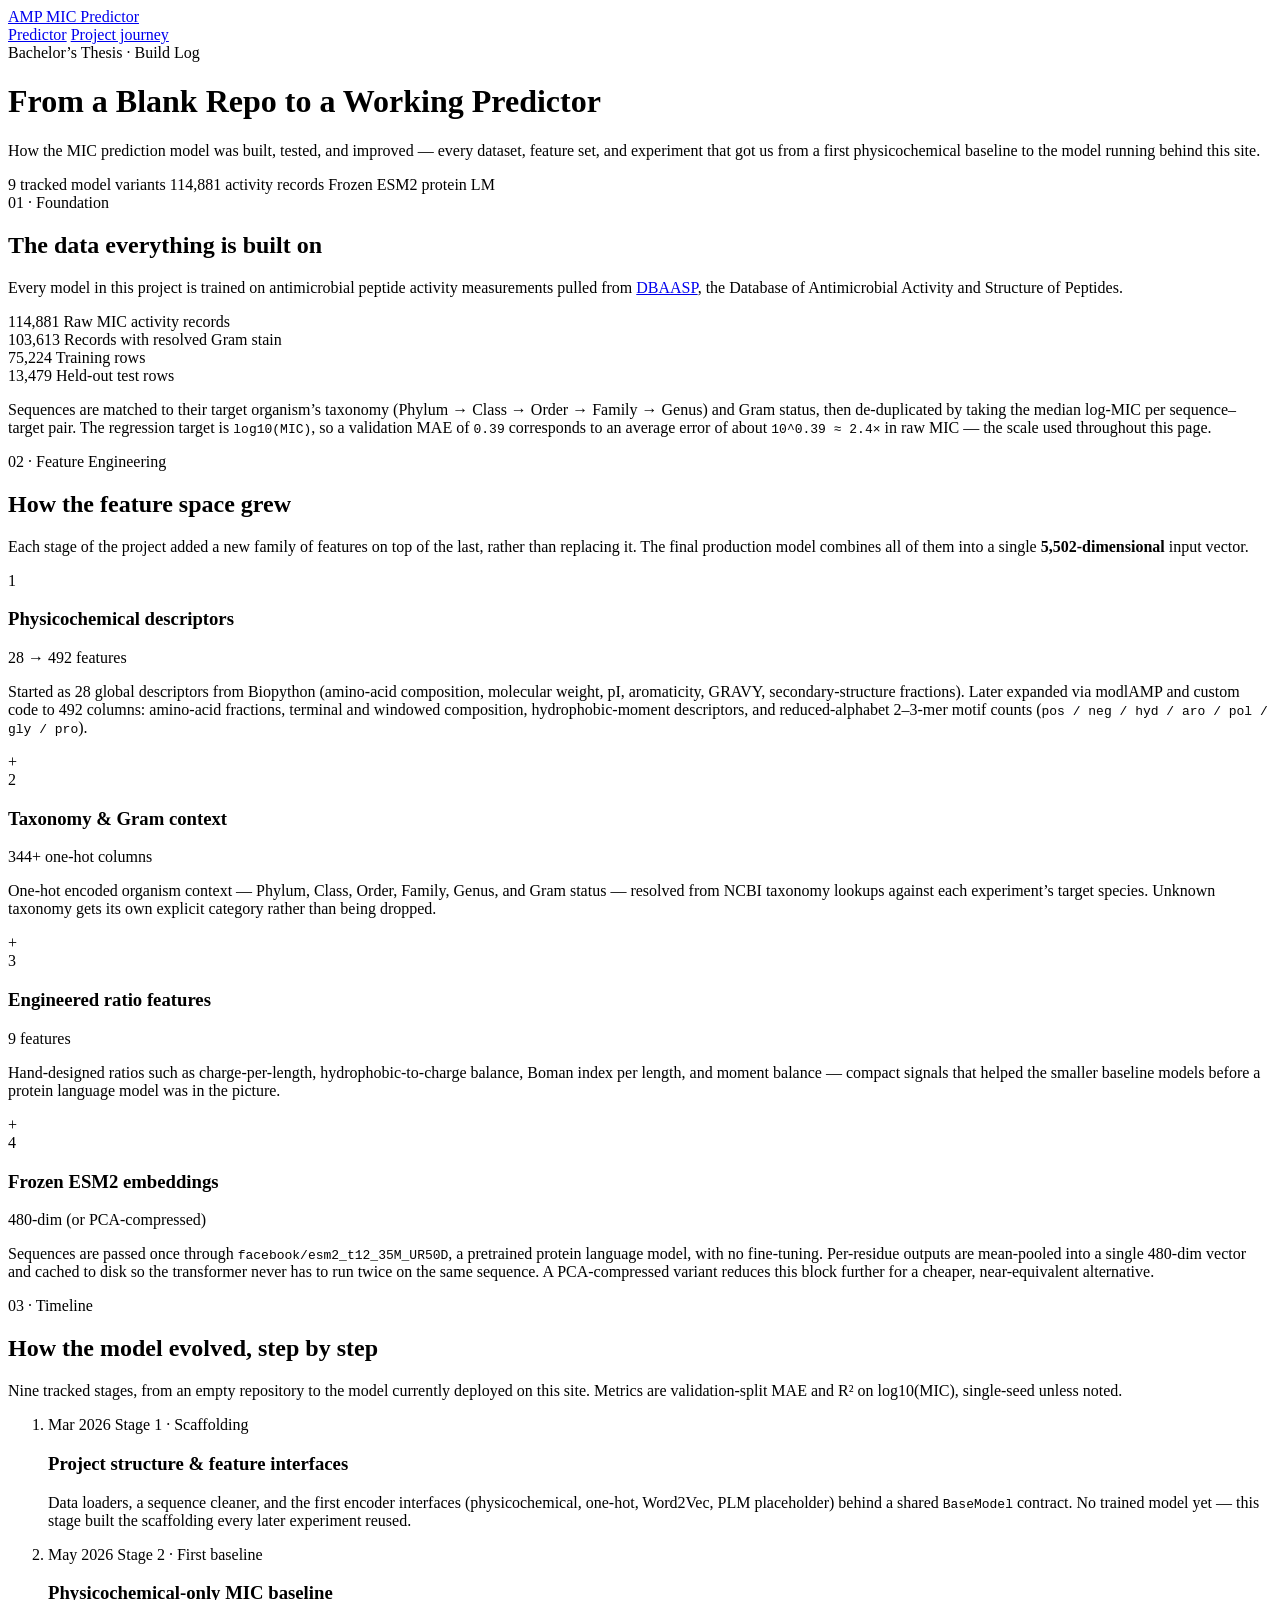
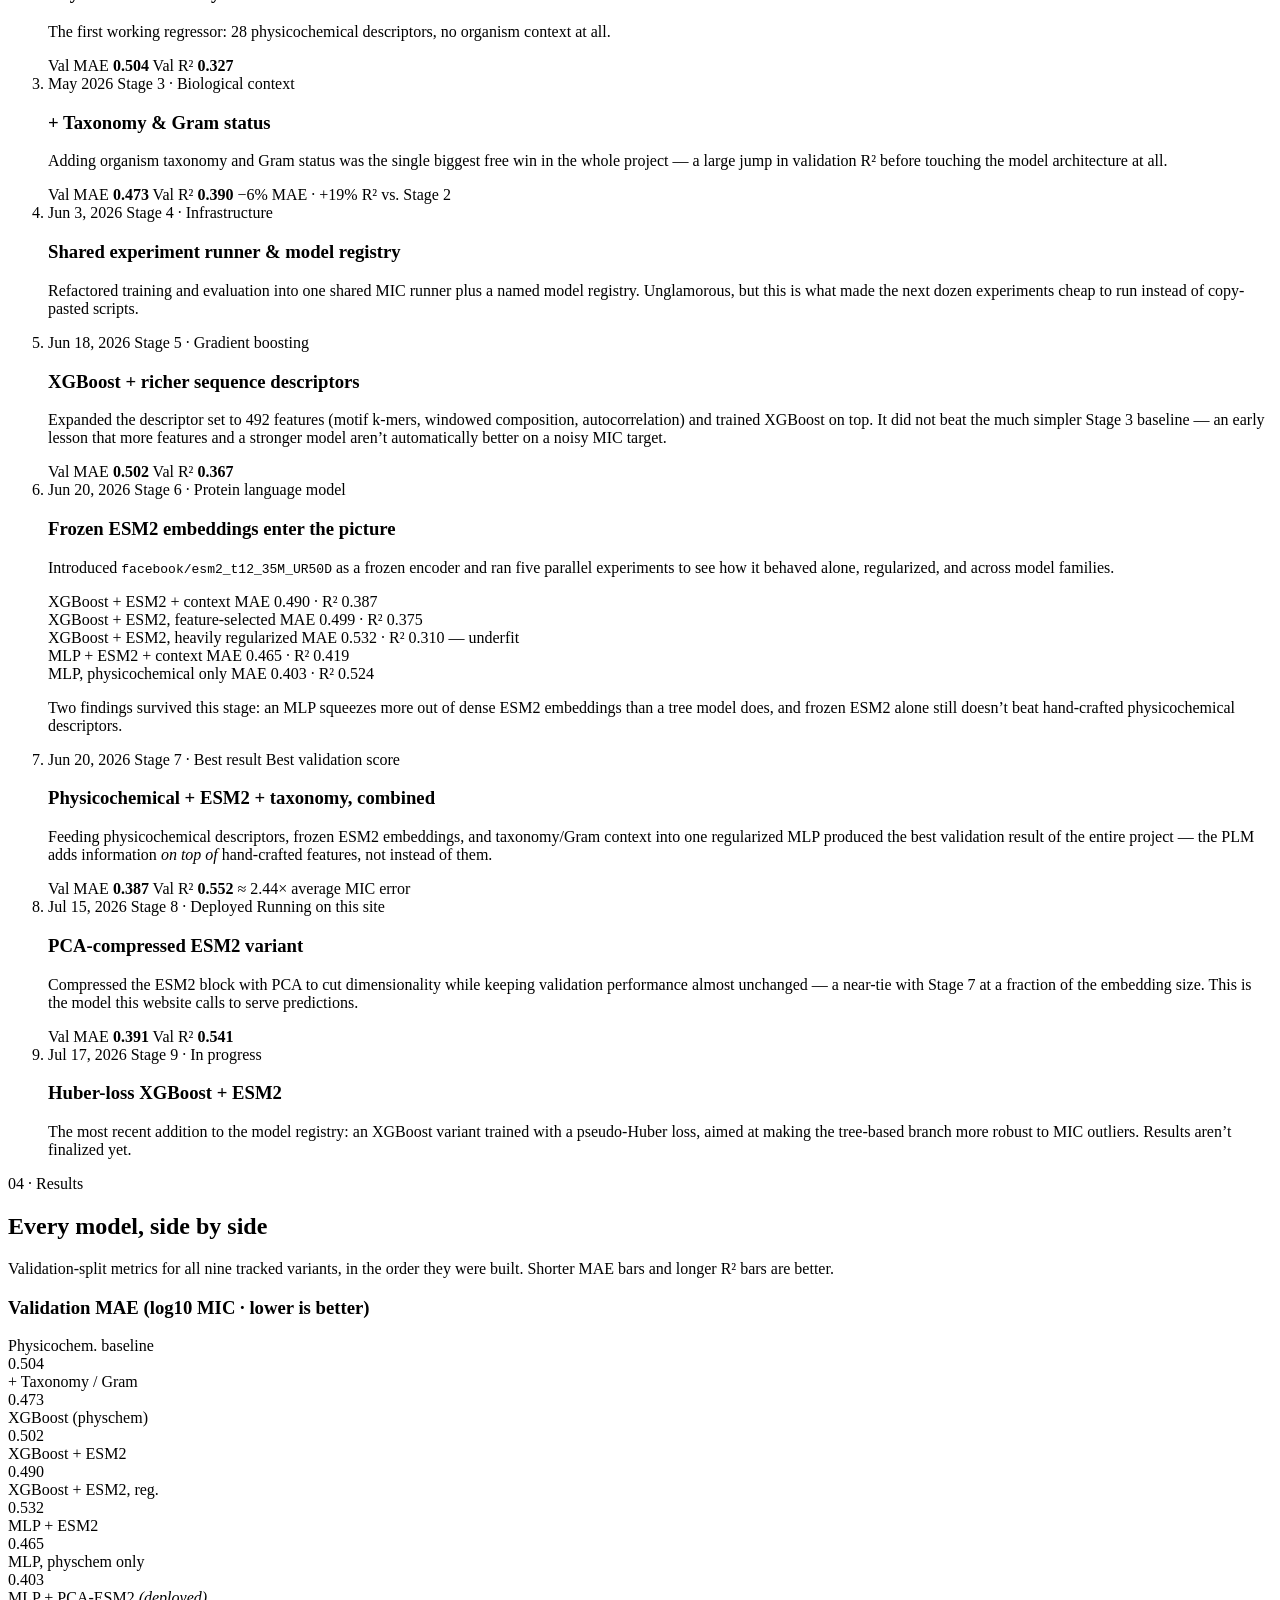
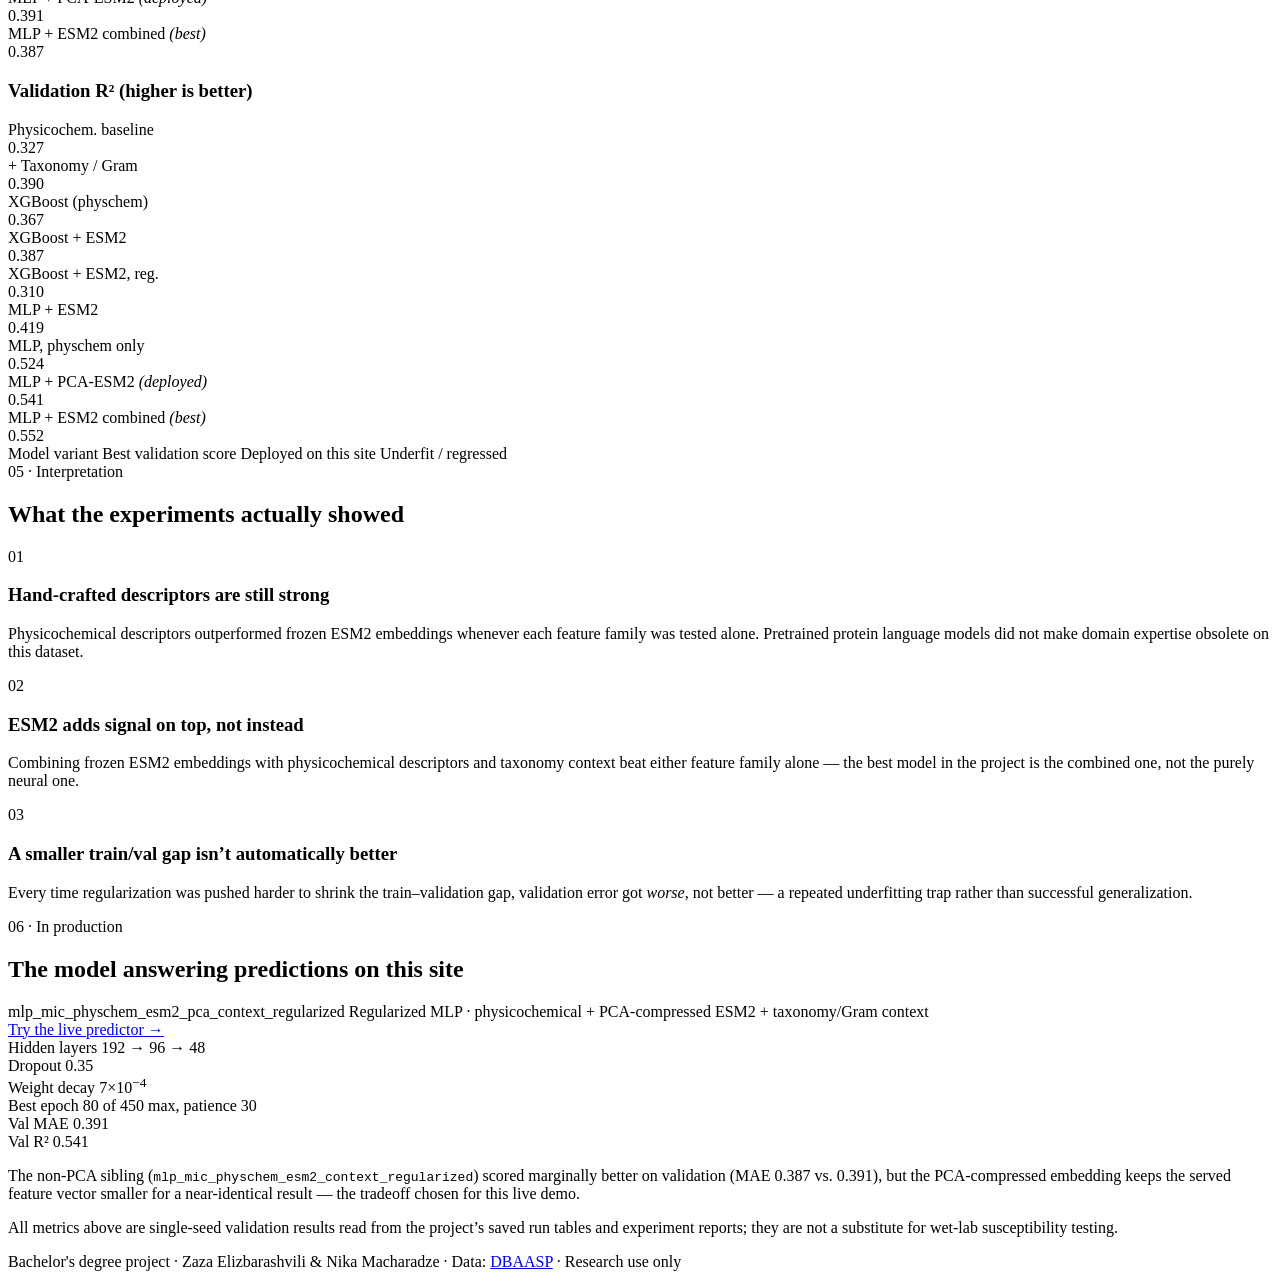
==== app/static/journey.html @ e0f5b1c6 "add project improvement detail for presentation" ====
<!doctype html>
<html lang="en">
<head>
  <meta charset="utf-8" />
  <meta name="viewport" content="width=device-width, initial-scale=1" />
  <title>Project Journey · AMP MIC Predictor</title>
  <link rel="preconnect" href="https://fonts.googleapis.com" />
  <link rel="preconnect" href="https://fonts.gstatic.com" crossorigin />
  <link
    href="https://fonts.googleapis.com/css2?family=Space+Grotesk:wght@500;600;700&family=Sora:wght@400;500;600;700&family=JetBrains+Mono:wght@500;600&display=swap"
    rel="stylesheet"
  />
  <link rel="stylesheet" href="/style.css" />
  <link rel="stylesheet" href="/journey.css" />
</head>
<body>
  <div class="bg-blob bg-blob-1"></div>
  <div class="bg-blob bg-blob-2"></div>
  <div class="bg-blob bg-blob-3"></div>

  <div class="wrap wrap-wide">
    <nav class="site-nav">
      <a href="/" class="site-nav-brand">AMP MIC Predictor</a>
      <div class="site-nav-links">
        <a href="/">Predictor</a>
        <a href="/journey.html" class="active">Project journey</a>
      </div>
    </nav>

    <header class="masthead">
      <span class="eyebrow">Bachelor&rsquo;s Thesis &middot; Build Log</span>
      <h1>From a Blank Repo to a <span class="accent-word">Working Predictor</span></h1>
      <p>
        How the MIC prediction model was built, tested, and improved &mdash;
        every dataset, feature set, and experiment that got us from a first
        physicochemical baseline to the model running behind this site.
      </p>
      <div class="tag-row">
        <span class="tag-pill tag-violet">9 tracked model variants</span>
        <span class="tag-pill tag-teal">114,881 activity records</span>
        <span class="tag-pill tag-rose">Frozen ESM2 protein LM</span>
      </div>
    </header>

    <!-- ── Dataset ─────────────────────────────────────────── -->
    <section class="journey-section">
      <div class="section-head">
        <span class="section-kicker">01 &middot; Foundation</span>
        <h2>The data everything is built on</h2>
        <p>
          Every model in this project is trained on antimicrobial peptide
          activity measurements pulled from <a href="https://dbaasp.org" target="_blank" rel="noopener noreferrer">DBAASP</a>,
          the Database of Antimicrobial Activity and Structure of Peptides.
        </p>
      </div>

      <div class="stat-grid">
        <div class="stat-tile">
          <span class="stat-value">114,881</span>
          <span class="stat-label">Raw MIC activity records</span>
        </div>
        <div class="stat-tile">
          <span class="stat-value">103,613</span>
          <span class="stat-label">Records with resolved Gram stain</span>
        </div>
        <div class="stat-tile">
          <span class="stat-value">75,224</span>
          <span class="stat-label">Training rows</span>
        </div>
        <div class="stat-tile">
          <span class="stat-value">13,479</span>
          <span class="stat-label">Held-out test rows</span>
        </div>
      </div>

      <div class="info-card">
        <p>
          Sequences are matched to their target organism&rsquo;s taxonomy
          (Phylum &rarr; Class &rarr; Order &rarr; Family &rarr; Genus) and
          Gram status, then de-duplicated by taking the median log-MIC per
          sequence&ndash;target pair. The regression target is
          <code>log10(MIC)</code>, so a validation MAE of <code>0.39</code>
          corresponds to an average error of about
          <code>10^0.39 &asymp; 2.4&times;</code> in raw MIC &mdash; the scale
          used throughout this page.
        </p>
      </div>
    </section>

    <!-- ── Feature space ───────────────────────────────────── -->
    <section class="journey-section">
      <div class="section-head">
        <span class="section-kicker">02 &middot; Feature Engineering</span>
        <h2>How the feature space grew</h2>
        <p>
          Each stage of the project added a new family of features on top of
          the last, rather than replacing it. The final production model
          combines all of them into a single <strong>5,502-dimensional</strong>
          input vector.
        </p>
      </div>

      <div class="feature-stack">
        <div class="feature-block">
          <div class="feature-block-head">
            <span class="feature-order">1</span>
            <h3>Physicochemical descriptors</h3>
            <span class="feature-count">28 &rarr; 492 features</span>
          </div>
          <p>
            Started as 28 global descriptors from Biopython (amino-acid
            composition, molecular weight, pI, aromaticity, GRAVY,
            secondary-structure fractions). Later expanded via modlAMP and
            custom code to 492 columns: amino-acid fractions, terminal and
            windowed composition, hydrophobic-moment descriptors, and
            reduced-alphabet 2&ndash;3-mer motif counts (<code>pos / neg / hyd
            / aro / pol / gly / pro</code>).
          </p>
        </div>
        <div class="feature-arrow" aria-hidden="true">+</div>
        <div class="feature-block">
          <div class="feature-block-head">
            <span class="feature-order">2</span>
            <h3>Taxonomy &amp; Gram context</h3>
            <span class="feature-count">344+ one-hot columns</span>
          </div>
          <p>
            One-hot encoded organism context &mdash; Phylum, Class, Order,
            Family, Genus, and Gram status &mdash; resolved from NCBI
            taxonomy lookups against each experiment&rsquo;s target species.
            Unknown taxonomy gets its own explicit category rather than being
            dropped.
          </p>
        </div>
        <div class="feature-arrow" aria-hidden="true">+</div>
        <div class="feature-block">
          <div class="feature-block-head">
            <span class="feature-order">3</span>
            <h3>Engineered ratio features</h3>
            <span class="feature-count">9 features</span>
          </div>
          <p>
            Hand-designed ratios such as charge-per-length, hydrophobic-to-charge
            balance, Boman index per length, and moment balance &mdash;
            compact signals that helped the smaller baseline models before
            a protein language model was in the picture.
          </p>
        </div>
        <div class="feature-arrow" aria-hidden="true">+</div>
        <div class="feature-block feature-block-highlight">
          <div class="feature-block-head">
            <span class="feature-order">4</span>
            <h3>Frozen ESM2 embeddings</h3>
            <span class="feature-count">480-dim (or PCA-compressed)</span>
          </div>
          <p>
            Sequences are passed once through <code>facebook/esm2_t12_35M_UR50D</code>,
            a pretrained protein language model, with no fine-tuning.
            Per-residue outputs are mean-pooled into a single 480-dim vector
            and cached to disk so the transformer never has to run twice on
            the same sequence. A PCA-compressed variant reduces this block
            further for a cheaper, near-equivalent alternative.
          </p>
        </div>
      </div>
    </section>

    <!-- ── Timeline ────────────────────────────────────────── -->
    <section class="journey-section">
      <div class="section-head">
        <span class="section-kicker">03 &middot; Timeline</span>
        <h2>How the model evolved, step by step</h2>
        <p>
          Nine tracked stages, from an empty repository to the model
          currently deployed on this site. Metrics are validation-split
          MAE and R&sup2; on log10(MIC), single-seed unless noted.
        </p>
      </div>

      <ol class="timeline">
        <li class="timeline-item">
          <div class="timeline-marker"></div>
          <div class="timeline-card">
            <div class="timeline-meta">
              <span class="timeline-date">Mar 2026</span>
              <span class="timeline-stage">Stage 1 &middot; Scaffolding</span>
            </div>
            <h3>Project structure &amp; feature interfaces</h3>
            <p>
              Data loaders, a sequence cleaner, and the first encoder
              interfaces (physicochemical, one-hot, Word2Vec, PLM
              placeholder) behind a shared <code>BaseModel</code> contract.
              No trained model yet &mdash; this stage built the scaffolding
              every later experiment reused.
            </p>
          </div>
        </li>

        <li class="timeline-item">
          <div class="timeline-marker"></div>
          <div class="timeline-card">
            <div class="timeline-meta">
              <span class="timeline-date">May 2026</span>
              <span class="timeline-stage">Stage 2 &middot; First baseline</span>
            </div>
            <h3>Physicochemical-only MIC baseline</h3>
            <p>
              The first working regressor: 28 physicochemical descriptors,
              no organism context at all.
            </p>
            <div class="metric-row">
              <span class="metric-pill">Val MAE <strong>0.504</strong></span>
              <span class="metric-pill">Val R&sup2; <strong>0.327</strong></span>
            </div>
          </div>
        </li>

        <li class="timeline-item">
          <div class="timeline-marker"></div>
          <div class="timeline-card">
            <div class="timeline-meta">
              <span class="timeline-date">May 2026</span>
              <span class="timeline-stage">Stage 3 &middot; Biological context</span>
            </div>
            <h3>+ Taxonomy &amp; Gram status</h3>
            <p>
              Adding organism taxonomy and Gram status was the single
              biggest free win in the whole project &mdash; a large jump in
              validation R&sup2; before touching the model architecture at all.
            </p>
            <div class="metric-row">
              <span class="metric-pill metric-pill-good">Val MAE <strong>0.473</strong></span>
              <span class="metric-pill metric-pill-good">Val R&sup2; <strong>0.390</strong></span>
              <span class="metric-delta">&minus;6% MAE &middot; +19% R&sup2; vs. Stage 2</span>
            </div>
          </div>
        </li>

        <li class="timeline-item">
          <div class="timeline-marker"></div>
          <div class="timeline-card">
            <div class="timeline-meta">
              <span class="timeline-date">Jun 3, 2026</span>
              <span class="timeline-stage">Stage 4 &middot; Infrastructure</span>
            </div>
            <h3>Shared experiment runner &amp; model registry</h3>
            <p>
              Refactored training and evaluation into one shared MIC runner
              plus a named model registry. Unglamorous, but this is what
              made the next dozen experiments cheap to run instead of
              copy-pasted scripts.
            </p>
          </div>
        </li>

        <li class="timeline-item">
          <div class="timeline-marker"></div>
          <div class="timeline-card">
            <div class="timeline-meta">
              <span class="timeline-date">Jun 18, 2026</span>
              <span class="timeline-stage">Stage 5 &middot; Gradient boosting</span>
            </div>
            <h3>XGBoost + richer sequence descriptors</h3>
            <p>
              Expanded the descriptor set to 492 features (motif k-mers,
              windowed composition, autocorrelation) and trained XGBoost on
              top. It did not beat the much simpler Stage 3 baseline &mdash;
              an early lesson that more features and a stronger model
              aren&rsquo;t automatically better on a noisy MIC target.
            </p>
            <div class="metric-row">
              <span class="metric-pill">Val MAE <strong>0.502</strong></span>
              <span class="metric-pill">Val R&sup2; <strong>0.367</strong></span>
            </div>
          </div>
        </li>

        <li class="timeline-item">
          <div class="timeline-marker"></div>
          <div class="timeline-card">
            <div class="timeline-meta">
              <span class="timeline-date">Jun 20, 2026</span>
              <span class="timeline-stage">Stage 6 &middot; Protein language model</span>
            </div>
            <h3>Frozen ESM2 embeddings enter the picture</h3>
            <p>
              Introduced <code>facebook/esm2_t12_35M_UR50D</code> as a frozen
              encoder and ran five parallel experiments to see how it
              behaved alone, regularized, and across model families.
            </p>
            <div class="mini-compare">
              <div class="mini-compare-row">
                <span>XGBoost + ESM2 + context</span>
                <span class="mini-compare-metric">MAE 0.490 &middot; R&sup2; 0.387</span>
              </div>
              <div class="mini-compare-row">
                <span>XGBoost + ESM2, feature-selected</span>
                <span class="mini-compare-metric">MAE 0.499 &middot; R&sup2; 0.375</span>
              </div>
              <div class="mini-compare-row mini-compare-warn">
                <span>XGBoost + ESM2, heavily regularized</span>
                <span class="mini-compare-metric">MAE 0.532 &middot; R&sup2; 0.310 &mdash; underfit</span>
              </div>
              <div class="mini-compare-row">
                <span>MLP + ESM2 + context</span>
                <span class="mini-compare-metric">MAE 0.465 &middot; R&sup2; 0.419</span>
              </div>
              <div class="mini-compare-row">
                <span>MLP, physicochemical only</span>
                <span class="mini-compare-metric">MAE 0.403 &middot; R&sup2; 0.524</span>
              </div>
            </div>
            <p class="timeline-note">
              Two findings survived this stage: an MLP squeezes more out of
              dense ESM2 embeddings than a tree model does, and frozen ESM2
              alone still doesn&rsquo;t beat hand-crafted physicochemical
              descriptors.
            </p>
          </div>
        </li>

        <li class="timeline-item timeline-item-best">
          <div class="timeline-marker timeline-marker-best"></div>
          <div class="timeline-card timeline-card-best">
            <div class="timeline-meta">
              <span class="timeline-date">Jun 20, 2026</span>
              <span class="timeline-stage">Stage 7 &middot; Best result</span>
              <span class="best-badge">Best validation score</span>
            </div>
            <h3>Physicochemical + ESM2 + taxonomy, combined</h3>
            <p>
              Feeding physicochemical descriptors, frozen ESM2 embeddings,
              and taxonomy/Gram context into one regularized MLP produced
              the best validation result of the entire project &mdash; the
              PLM adds information <em>on top of</em> hand-crafted features,
              not instead of them.
            </p>
            <div class="metric-row">
              <span class="metric-pill metric-pill-best">Val MAE <strong>0.387</strong></span>
              <span class="metric-pill metric-pill-best">Val R&sup2; <strong>0.552</strong></span>
              <span class="metric-delta">&asymp; 2.44&times; average MIC error</span>
            </div>
          </div>
        </li>

        <li class="timeline-item timeline-item-deployed">
          <div class="timeline-marker timeline-marker-deployed"></div>
          <div class="timeline-card timeline-card-deployed">
            <div class="timeline-meta">
              <span class="timeline-date">Jul 15, 2026</span>
              <span class="timeline-stage">Stage 8 &middot; Deployed</span>
              <span class="deployed-badge">Running on this site</span>
            </div>
            <h3>PCA-compressed ESM2 variant</h3>
            <p>
              Compressed the ESM2 block with PCA to cut dimensionality while
              keeping validation performance almost unchanged &mdash; a
              near-tie with Stage 7 at a fraction of the embedding size.
              This is the model this website calls to serve predictions.
            </p>
            <div class="metric-row">
              <span class="metric-pill">Val MAE <strong>0.391</strong></span>
              <span class="metric-pill">Val R&sup2; <strong>0.541</strong></span>
            </div>
          </div>
        </li>

        <li class="timeline-item">
          <div class="timeline-marker"></div>
          <div class="timeline-card">
            <div class="timeline-meta">
              <span class="timeline-date">Jul 17, 2026</span>
              <span class="timeline-stage">Stage 9 &middot; In progress</span>
            </div>
            <h3>Huber-loss XGBoost + ESM2</h3>
            <p>
              The most recent addition to the model registry: an
              XGBoost variant trained with a pseudo-Huber loss, aimed at
              making the tree-based branch more robust to MIC outliers.
              Results aren&rsquo;t finalized yet.
            </p>
          </div>
        </li>
      </ol>
    </section>

    <!-- ── Results chart ───────────────────────────────────── -->
    <section class="journey-section">
      <div class="section-head">
        <span class="section-kicker">04 &middot; Results</span>
        <h2>Every model, side by side</h2>
        <p>
          Validation-split metrics for all nine tracked variants, in the
          order they were built. Shorter MAE bars and longer R&sup2; bars are
          better.
        </p>
      </div>

      <div class="chart-panel">
        <div class="chart-col">
          <h3 class="chart-title">Validation MAE <span class="chart-sub">(log10 MIC &middot; lower is better)</span></h3>
          <div class="bar-chart" role="img" aria-label="Validation MAE across all nine model variants">
            <div class="bar-row" title="Physicochemical-only baseline: MAE 0.504">
              <span class="bar-label">Physicochem. baseline</span>
              <div class="bar-track"><div class="bar-fill" style="width:91.6%"></div></div>
              <span class="bar-value">0.504</span>
            </div>
            <div class="bar-row" title="Physicochemical + taxonomy: MAE 0.473">
              <span class="bar-label">+ Taxonomy / Gram</span>
              <div class="bar-track"><div class="bar-fill" style="width:85.9%"></div></div>
              <span class="bar-value">0.473</span>
            </div>
            <div class="bar-row" title="XGBoost, physicochemical + taxonomy: MAE 0.502">
              <span class="bar-label">XGBoost (physchem)</span>
              <div class="bar-track"><div class="bar-fill" style="width:91.3%"></div></div>
              <span class="bar-value">0.502</span>
            </div>
            <div class="bar-row" title="XGBoost + ESM2 + context: MAE 0.490">
              <span class="bar-label">XGBoost + ESM2</span>
              <div class="bar-track"><div class="bar-fill" style="width:89.1%"></div></div>
              <span class="bar-value">0.490</span>
            </div>
            <div class="bar-row" title="XGBoost + ESM2, heavily regularized: MAE 0.532 (underfit)">
              <span class="bar-label">XGBoost + ESM2, reg.</span>
              <div class="bar-track"><div class="bar-fill bar-fill-warn" style="width:96.7%"></div></div>
              <span class="bar-value">0.532</span>
            </div>
            <div class="bar-row" title="MLP + ESM2 + context: MAE 0.465">
              <span class="bar-label">MLP + ESM2</span>
              <div class="bar-track"><div class="bar-fill" style="width:84.5%"></div></div>
              <span class="bar-value">0.465</span>
            </div>
            <div class="bar-row" title="MLP, physicochemical only: MAE 0.403">
              <span class="bar-label">MLP, physchem only</span>
              <div class="bar-track"><div class="bar-fill" style="width:73.3%"></div></div>
              <span class="bar-value">0.403</span>
            </div>
            <div class="bar-row bar-row-deployed" title="Deployed model — MLP, physchem + PCA-ESM2 + taxonomy: MAE 0.391">
              <span class="bar-label">MLP + PCA-ESM2 <em>(deployed)</em></span>
              <div class="bar-track"><div class="bar-fill bar-fill-deployed" style="width:71.1%"></div></div>
              <span class="bar-value">0.391</span>
            </div>
            <div class="bar-row bar-row-best" title="Best result — MLP, physchem + ESM2 + taxonomy: MAE 0.387">
              <span class="bar-label">MLP + ESM2 combined <em>(best)</em></span>
              <div class="bar-track"><div class="bar-fill bar-fill-best" style="width:70.4%"></div></div>
              <span class="bar-value">0.387</span>
            </div>
          </div>
        </div>

        <div class="chart-col">
          <h3 class="chart-title">Validation R&sup2; <span class="chart-sub">(higher is better)</span></h3>
          <div class="bar-chart" role="img" aria-label="Validation R-squared across all nine model variants">
            <div class="bar-row" title="Physicochemical-only baseline: R² 0.327">
              <span class="bar-label">Physicochem. baseline</span>
              <div class="bar-track"><div class="bar-fill" style="width:59.3%"></div></div>
              <span class="bar-value">0.327</span>
            </div>
            <div class="bar-row" title="Physicochemical + taxonomy: R² 0.390">
              <span class="bar-label">+ Taxonomy / Gram</span>
              <div class="bar-track"><div class="bar-fill" style="width:70.7%"></div></div>
              <span class="bar-value">0.390</span>
            </div>
            <div class="bar-row" title="XGBoost, physicochemical + taxonomy: R² 0.367">
              <span class="bar-label">XGBoost (physchem)</span>
              <div class="bar-track"><div class="bar-fill" style="width:66.5%"></div></div>
              <span class="bar-value">0.367</span>
            </div>
            <div class="bar-row" title="XGBoost + ESM2 + context: R² 0.387">
              <span class="bar-label">XGBoost + ESM2</span>
              <div class="bar-track"><div class="bar-fill" style="width:70.1%"></div></div>
              <span class="bar-value">0.387</span>
            </div>
            <div class="bar-row" title="XGBoost + ESM2, heavily regularized: R² 0.310 (underfit)">
              <span class="bar-label">XGBoost + ESM2, reg.</span>
              <div class="bar-track"><div class="bar-fill bar-fill-warn" style="width:56.2%"></div></div>
              <span class="bar-value">0.310</span>
            </div>
            <div class="bar-row" title="MLP + ESM2 + context: R² 0.419">
              <span class="bar-label">MLP + ESM2</span>
              <div class="bar-track"><div class="bar-fill" style="width:76.0%"></div></div>
              <span class="bar-value">0.419</span>
            </div>
            <div class="bar-row" title="MLP, physicochemical only: R² 0.524">
              <span class="bar-label">MLP, physchem only</span>
              <div class="bar-track"><div class="bar-fill" style="width:95.0%"></div></div>
              <span class="bar-value">0.524</span>
            </div>
            <div class="bar-row bar-row-deployed" title="Deployed model — MLP, physchem + PCA-ESM2 + taxonomy: R² 0.541">
              <span class="bar-label">MLP + PCA-ESM2 <em>(deployed)</em></span>
              <div class="bar-track"><div class="bar-fill bar-fill-deployed" style="width:98.0%"></div></div>
              <span class="bar-value">0.541</span>
            </div>
            <div class="bar-row bar-row-best" title="Best result — MLP, physchem + ESM2 + taxonomy: R² 0.552">
              <span class="bar-label">MLP + ESM2 combined <em>(best)</em></span>
              <div class="bar-track"><div class="bar-fill bar-fill-best" style="width:100%"></div></div>
              <span class="bar-value">0.552</span>
            </div>
          </div>
        </div>
      </div>

      <div class="legend">
        <span class="legend-item"><span class="legend-swatch" style="background:var(--teal)"></span>Model variant</span>
        <span class="legend-item"><span class="legend-swatch" style="background:var(--violet-2)"></span>Best validation score</span>
        <span class="legend-item"><span class="legend-swatch" style="background:var(--rose)"></span>Deployed on this site</span>
        <span class="legend-item"><span class="legend-swatch" style="background:var(--amber)"></span>Underfit / regressed</span>
      </div>
    </section>

    <!-- ── Findings ─────────────────────────────────────────── -->
    <section class="journey-section">
      <div class="section-head">
        <span class="section-kicker">05 &middot; Interpretation</span>
        <h2>What the experiments actually showed</h2>
      </div>

      <div class="finding-grid">
        <div class="finding-card">
          <span class="finding-number">01</span>
          <h3>Hand-crafted descriptors are still strong</h3>
          <p>
            Physicochemical descriptors outperformed frozen ESM2 embeddings
            whenever each feature family was tested alone. Pretrained protein
            language models did not make domain expertise obsolete on this
            dataset.
          </p>
        </div>
        <div class="finding-card">
          <span class="finding-number">02</span>
          <h3>ESM2 adds signal on top, not instead</h3>
          <p>
            Combining frozen ESM2 embeddings with physicochemical descriptors
            and taxonomy context beat either feature family alone &mdash;
            the best model in the project is the combined one, not the
            purely neural one.
          </p>
        </div>
        <div class="finding-card">
          <span class="finding-number">03</span>
          <h3>A smaller train/val gap isn&rsquo;t automatically better</h3>
          <p>
            Every time regularization was pushed harder to shrink the
            train&ndash;validation gap, validation error got <em>worse</em>,
            not better &mdash; a repeated underfitting trap rather than
            successful generalization.
          </p>
        </div>
      </div>
    </section>

    <!-- ── Deployed model ──────────────────────────────────── -->
    <section class="journey-section">
      <div class="section-head">
        <span class="section-kicker">06 &middot; In production</span>
        <h2>The model answering predictions on this site</h2>
      </div>

      <div class="deployed-card">
        <div class="deployed-card-head">
          <div>
            <span class="deployed-name">mlp_mic_physchem_esm2_pca_context_regularized</span>
            <span class="deployed-tagline">Regularized MLP &middot; physicochemical + PCA-compressed ESM2 + taxonomy/Gram context</span>
          </div>
          <a class="deployed-cta" href="/">Try the live predictor &rarr;</a>
        </div>

        <div class="deployed-grid">
          <div class="deployed-fact">
            <span class="deployed-fact-label">Hidden layers</span>
            <span class="deployed-fact-value">192 &rarr; 96 &rarr; 48</span>
          </div>
          <div class="deployed-fact">
            <span class="deployed-fact-label">Dropout</span>
            <span class="deployed-fact-value">0.35</span>
          </div>
          <div class="deployed-fact">
            <span class="deployed-fact-label">Weight decay</span>
            <span class="deployed-fact-value">7&times;10<sup>&minus;4</sup></span>
          </div>
          <div class="deployed-fact">
            <span class="deployed-fact-label">Best epoch</span>
            <span class="deployed-fact-value">80 <span class="deployed-fact-sub">of 450 max, patience 30</span></span>
          </div>
          <div class="deployed-fact">
            <span class="deployed-fact-label">Val MAE</span>
            <span class="deployed-fact-value">0.391</span>
          </div>
          <div class="deployed-fact">
            <span class="deployed-fact-label">Val R&sup2;</span>
            <span class="deployed-fact-value">0.541</span>
          </div>
        </div>

        <p class="deployed-note">
          The non-PCA sibling (<code>mlp_mic_physchem_esm2_context_regularized</code>)
          scored marginally better on validation (MAE 0.387 vs. 0.391), but the
          PCA-compressed embedding keeps the served feature vector smaller for
          a near-identical result &mdash; the tradeoff chosen for this live demo.
        </p>
      </div>
    </section>

    <footer>
      <p>
        All metrics above are single-seed validation results read from the
        project&rsquo;s saved run tables and experiment reports; they are not
        a substitute for wet-lab susceptibility testing.
      </p>
      <p class="footer-credit">
        Bachelor's degree project &middot; Zaza Elizbarashvili &amp; Nika Macharadze
        &middot; Data: <a href="https://dbaasp.org" target="_blank" rel="noopener noreferrer">DBAASP</a>
        &middot; Research use only
      </p>
    </footer>
  </div>
</body>
</html>
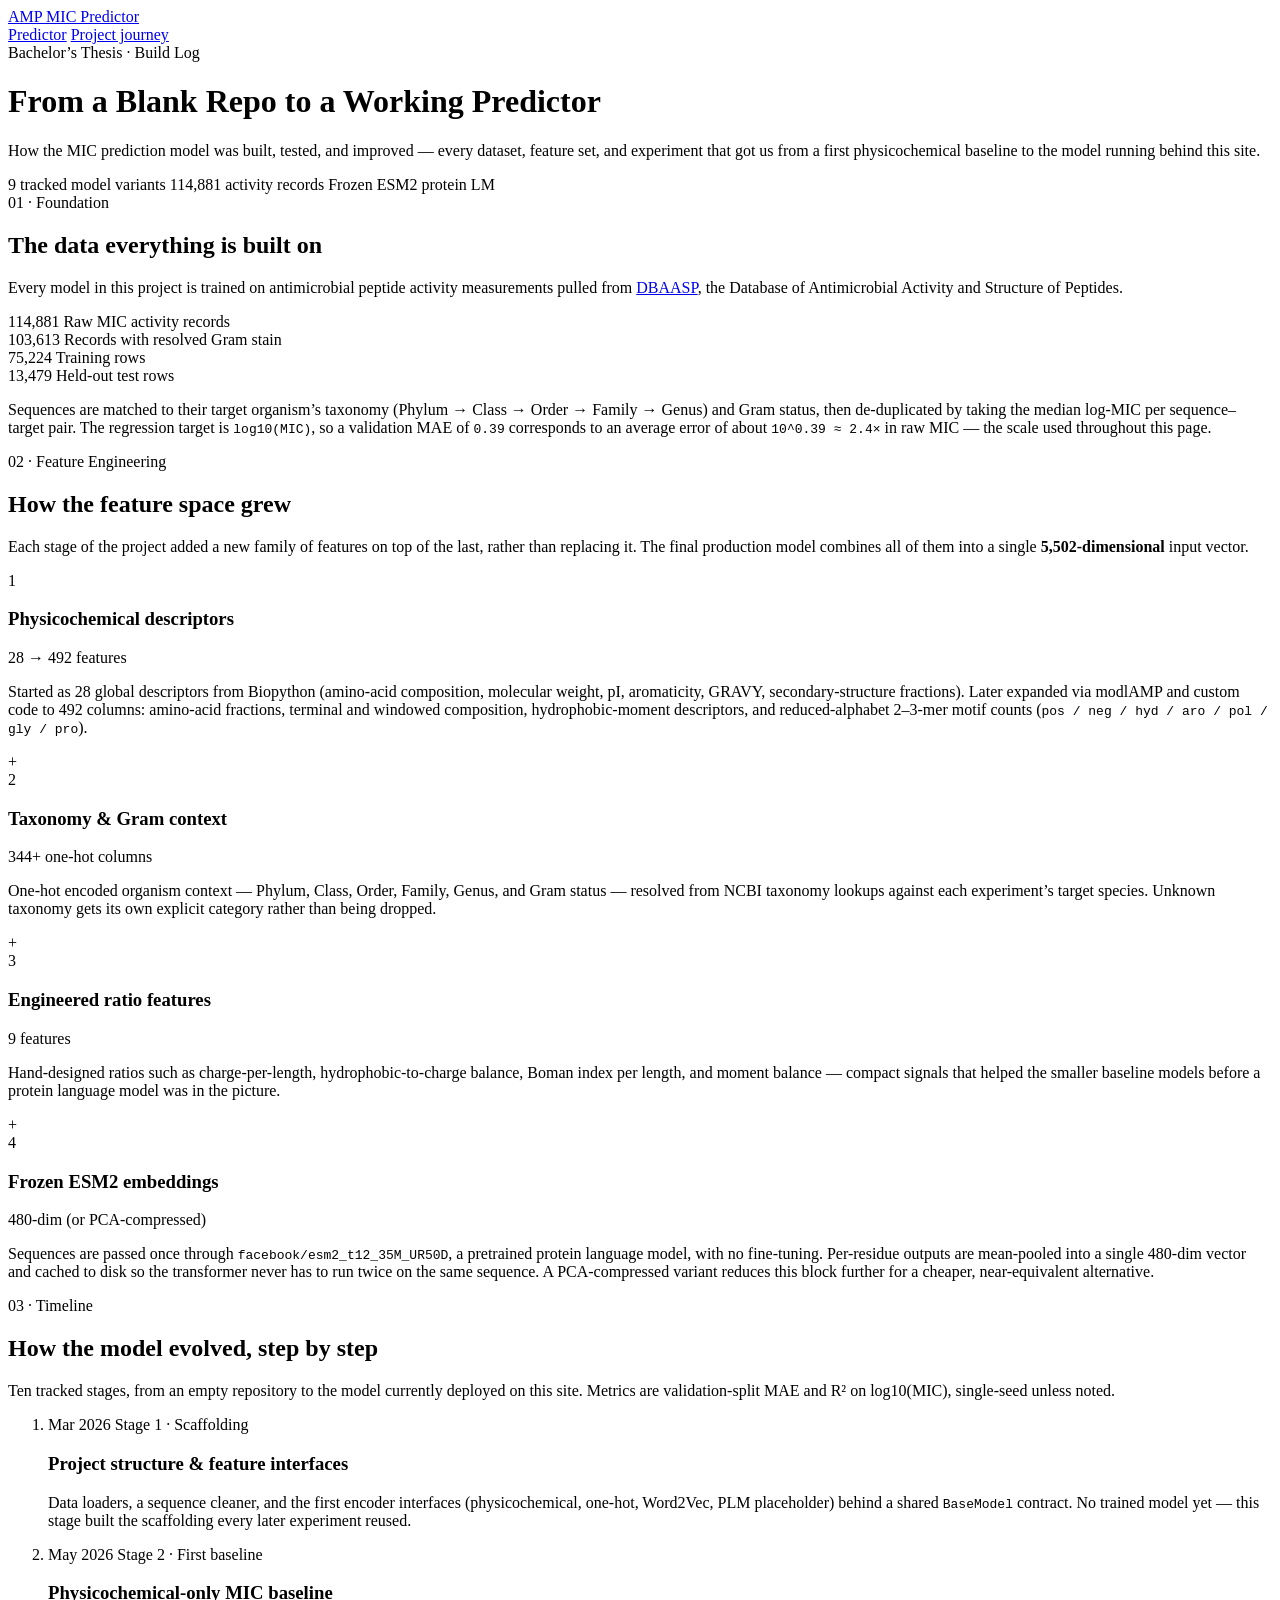
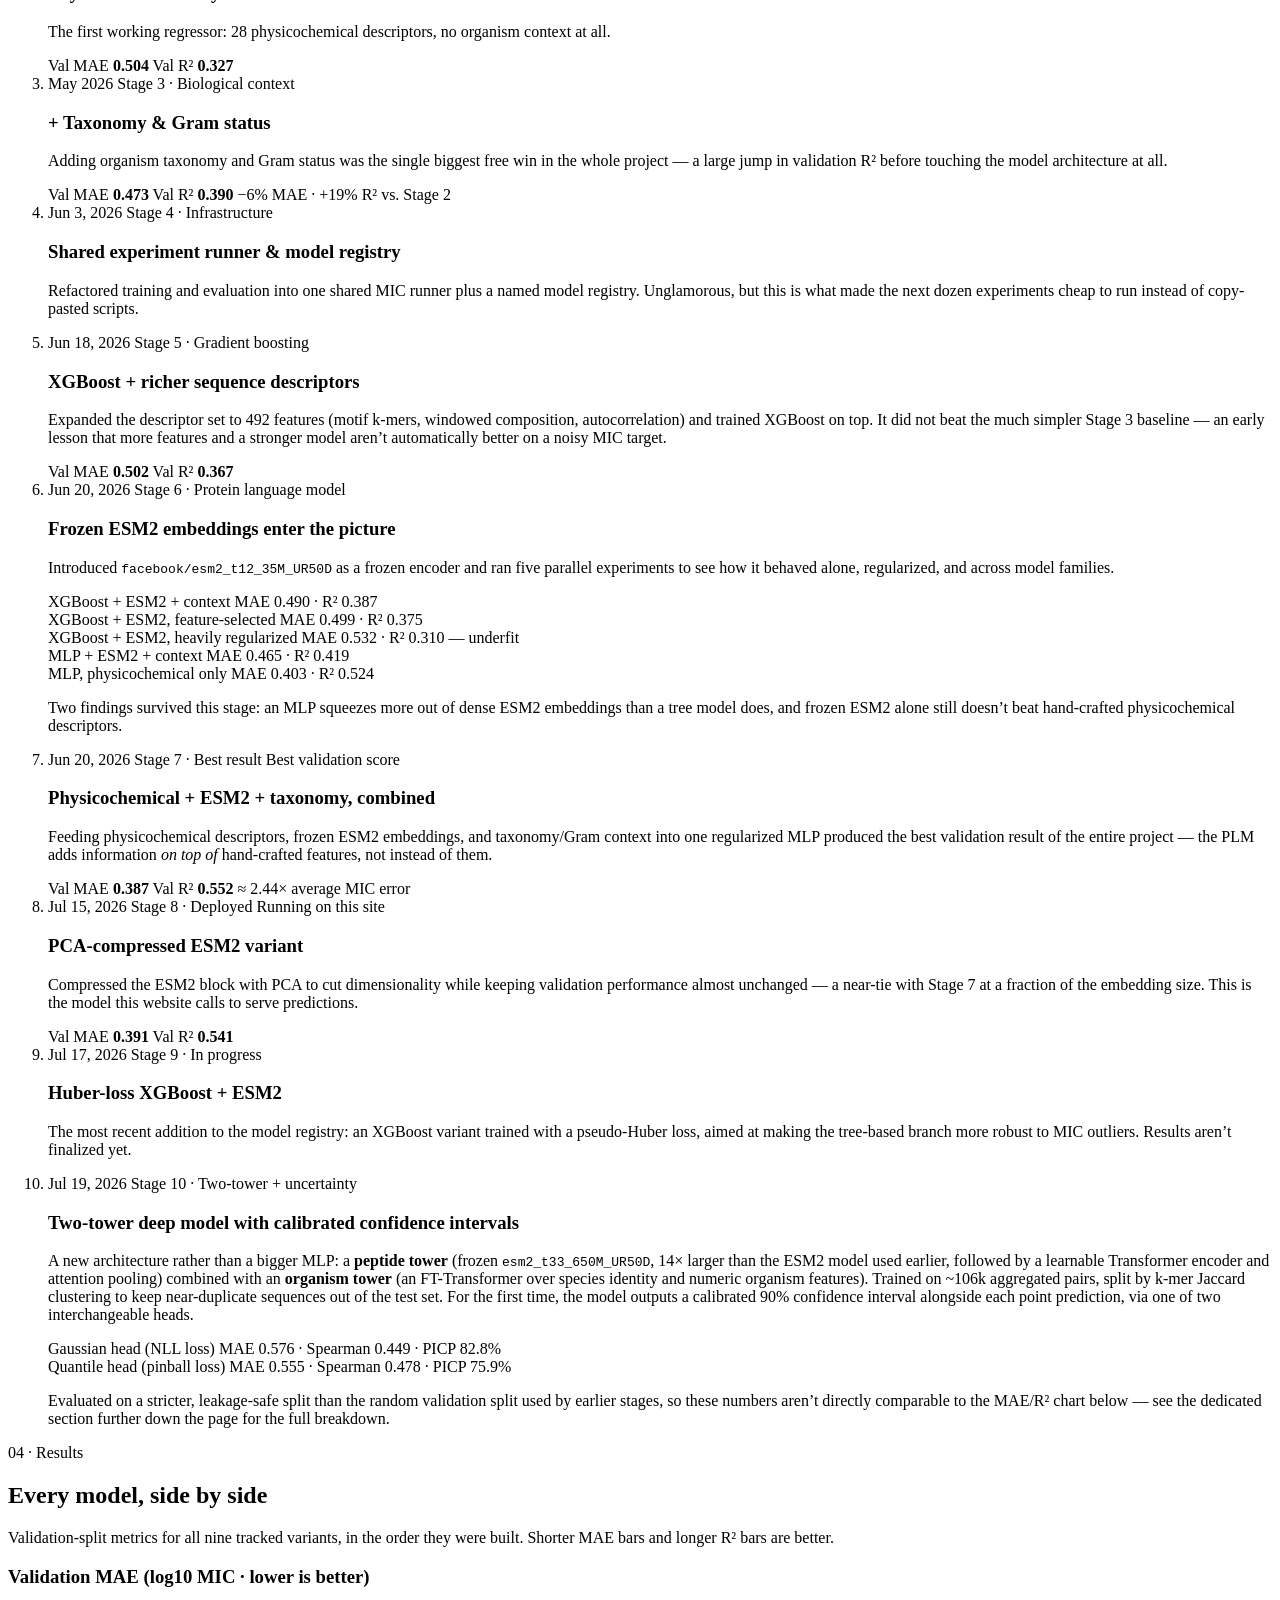
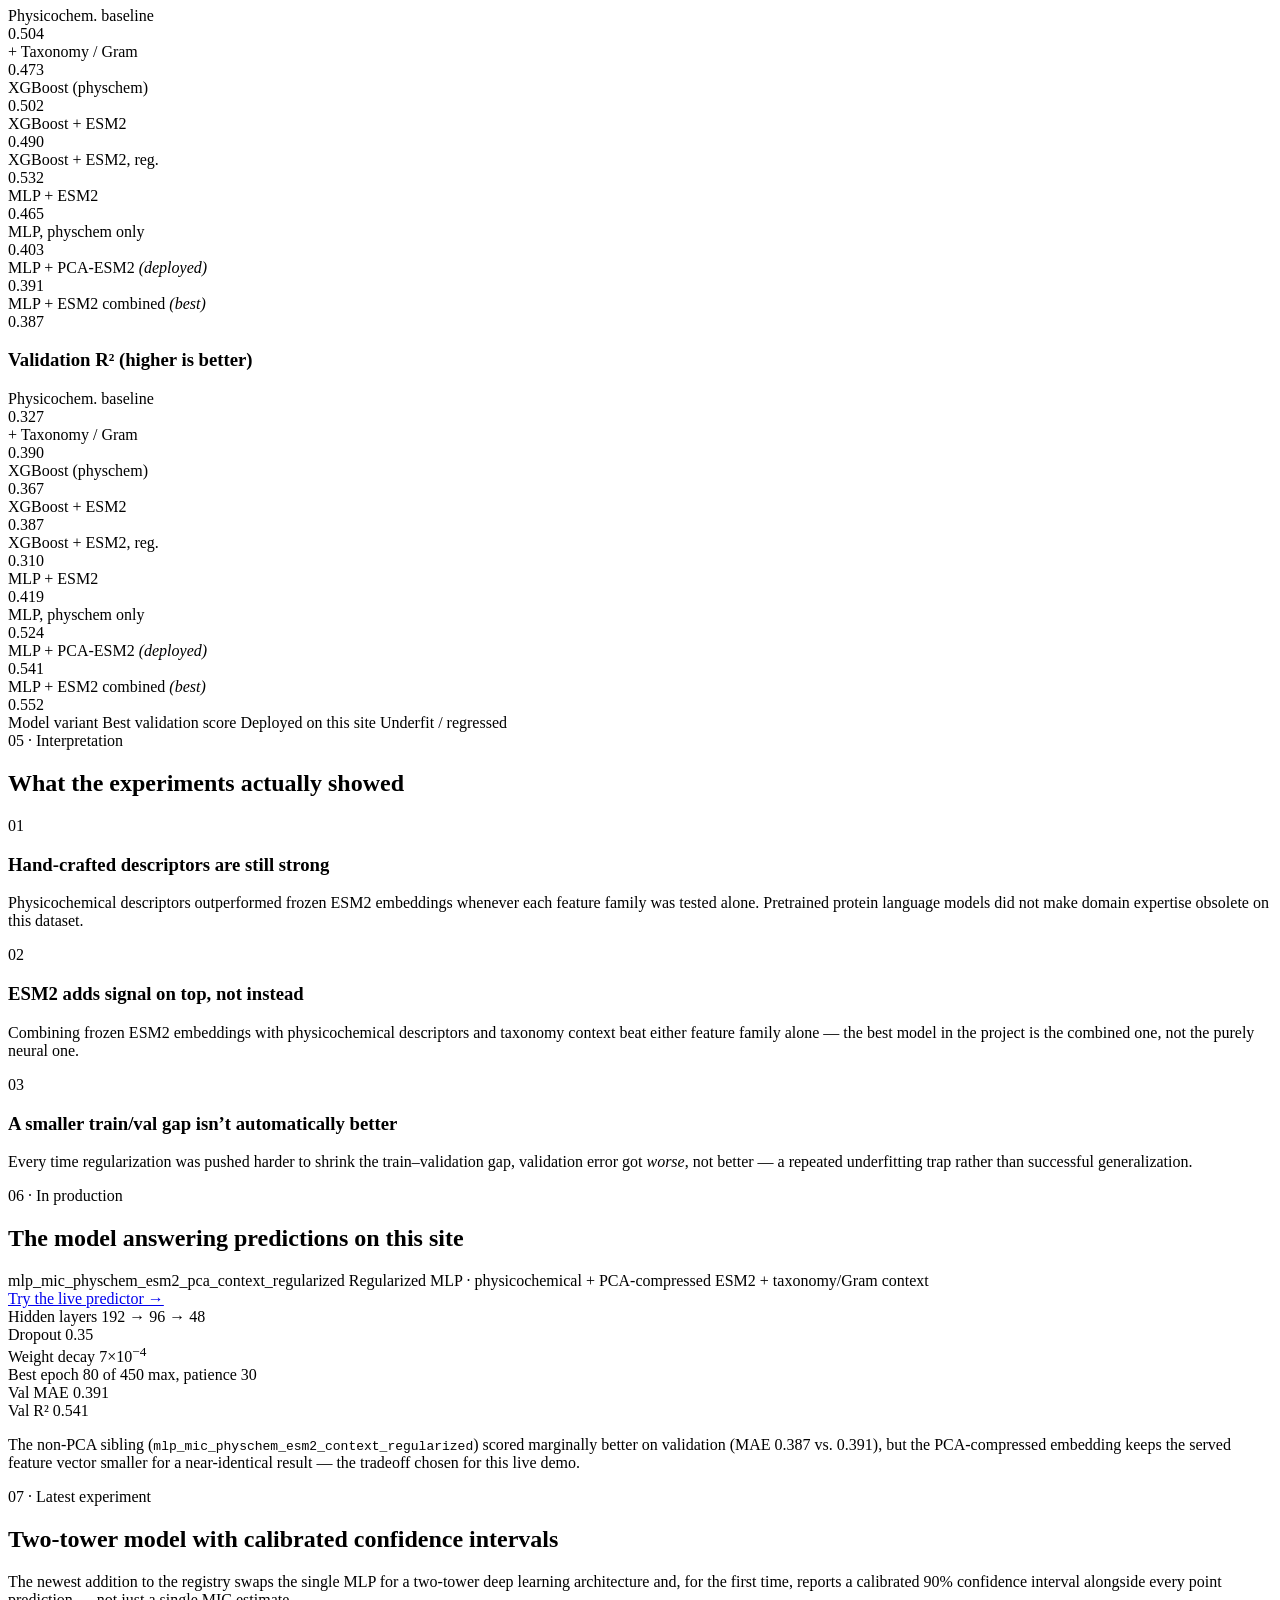
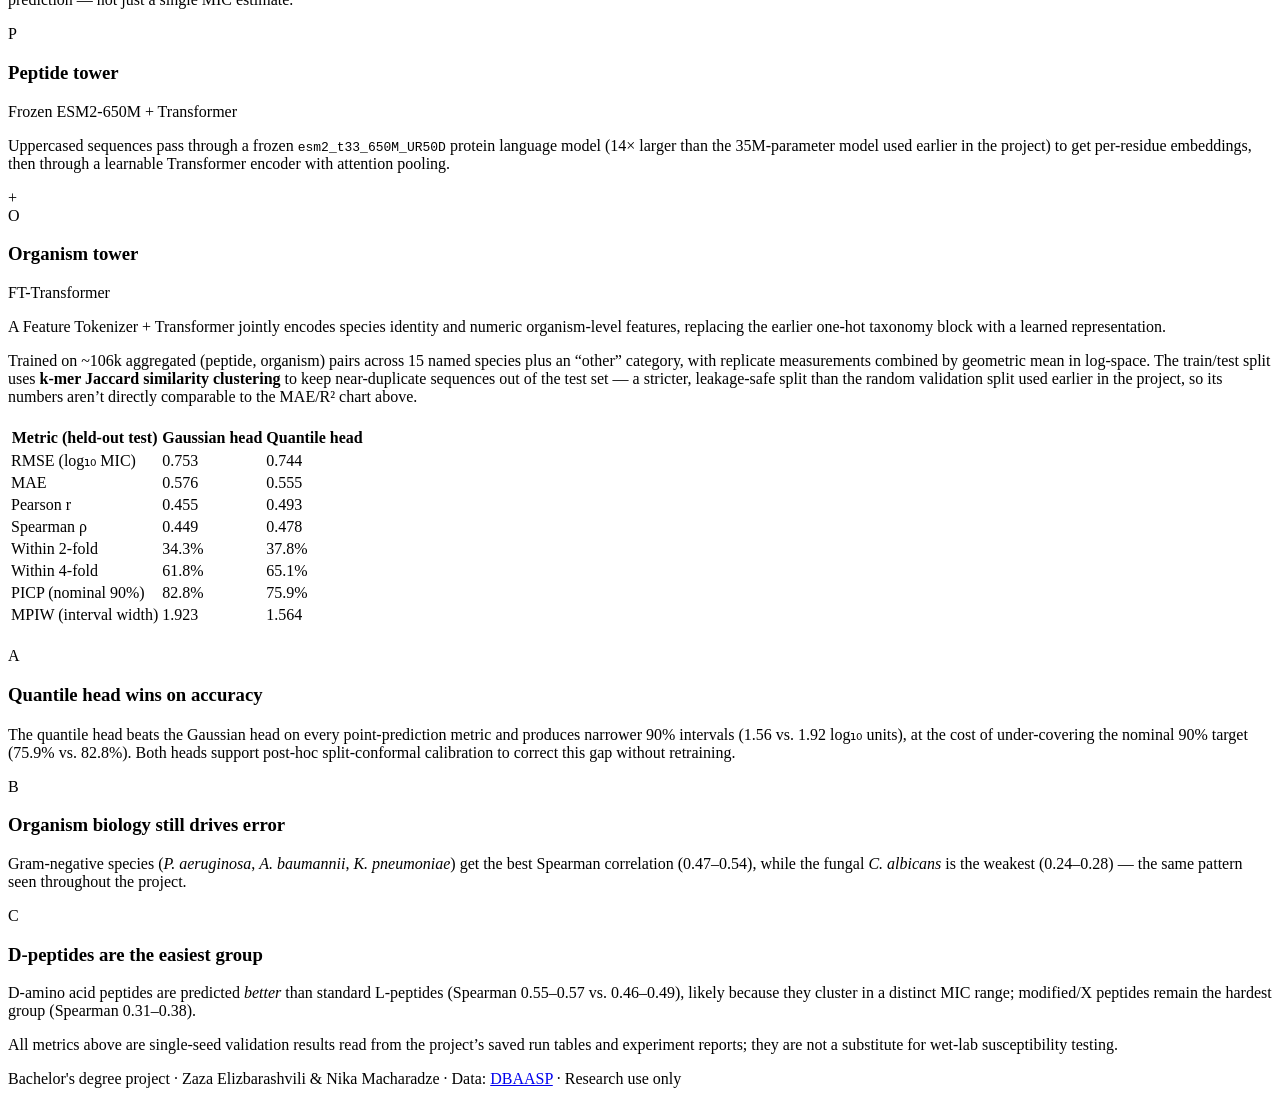
==== commit 737a1ef4: "added two towers result in project journey" ====
--- a/app/static/journey.html
+++ b/app/static/journey.html
@@ -4,6 +4,7 @@
   <meta charset="utf-8" />
   <meta name="viewport" content="width=device-width, initial-scale=1" />
   <title>Project Journey · AMP MIC Predictor</title>
+  <link rel="icon" href="/favicon.ico" type="image/x-icon" />
   <link rel="preconnect" href="https://fonts.googleapis.com" />
   <link rel="preconnect" href="https://fonts.gstatic.com" crossorigin />
   <link
@@ -171,7 +172,7 @@
         <span class="section-kicker">03 &middot; Timeline</span>
         <h2>How the model evolved, step by step</h2>
         <p>
-          Nine tracked stages, from an empty repository to the model
+          Ten tracked stages, from an empty repository to the model
           currently deployed on this site. Metrics are validation-split
           MAE and R&sup2; on log10(MIC), single-seed unless noted.
         </p>
@@ -381,6 +382,47 @@
             </p>
           </div>
         </li>
+
+        <li class="timeline-item">
+          <div class="timeline-marker"></div>
+          <div class="timeline-card">
+            <div class="timeline-meta">
+              <span class="timeline-date">Jul 19, 2026</span>
+              <span class="timeline-stage">Stage 10 &middot; Two-tower + uncertainty</span>
+            </div>
+            <h3>Two-tower deep model with calibrated confidence intervals</h3>
+            <p>
+              A new architecture rather than a bigger MLP: a <strong>peptide
+              tower</strong> (frozen <code>esm2_t33_650M_UR50D</code>, 14&times;
+              larger than the ESM2 model used earlier, followed by a
+              learnable Transformer encoder and attention pooling) combined
+              with an <strong>organism tower</strong> (an FT-Transformer over
+              species identity and numeric organism features). Trained on
+              ~106k aggregated pairs, split by k-mer Jaccard clustering to
+              keep near-duplicate sequences out of the test set. For the
+              first time, the model outputs a calibrated 90% confidence
+              interval alongside each point prediction, via one of two
+              interchangeable heads.
+            </p>
+            <div class="mini-compare">
+              <div class="mini-compare-row">
+                <span>Gaussian head (NLL loss)</span>
+                <span class="mini-compare-metric">MAE 0.576 &middot; Spearman 0.449 &middot; PICP 82.8%</span>
+              </div>
+              <div class="mini-compare-row">
+                <span>Quantile head (pinball loss)</span>
+                <span class="mini-compare-metric">MAE 0.555 &middot; Spearman 0.478 &middot; PICP 75.9%</span>
+              </div>
+            </div>
+            <p class="timeline-note">
+              Evaluated on a stricter, leakage-safe split than the random
+              validation split used by earlier stages, so these numbers
+              aren&rsquo;t directly comparable to the MAE/R&sup2; chart below
+              &mdash; see the dedicated section further down the page for the
+              full breakdown.
+            </p>
+          </div>
+        </li>
       </ol>
     </section>
 
@@ -598,6 +640,122 @@
           PCA-compressed embedding keeps the served feature vector smaller for
           a near-identical result &mdash; the tradeoff chosen for this live demo.
         </p>
+      </div>
+    </section>
+
+    <!-- ── Two-tower model ─────────────────────────────────── -->
+    <section class="journey-section">
+      <div class="section-head">
+        <span class="section-kicker">07 &middot; Latest experiment</span>
+        <h2>Two-tower model with calibrated confidence intervals</h2>
+        <p>
+          The newest addition to the registry swaps the single MLP for a
+          two-tower deep learning architecture and, for the first time,
+          reports a calibrated 90% confidence interval alongside every point
+          prediction &mdash; not just a single MIC estimate.
+        </p>
+      </div>
+
+      <div class="feature-stack">
+        <div class="feature-block">
+          <div class="feature-block-head">
+            <span class="feature-order">P</span>
+            <h3>Peptide tower</h3>
+            <span class="feature-count">Frozen ESM2-650M + Transformer</span>
+          </div>
+          <p>
+            Uppercased sequences pass through a frozen
+            <code>esm2_t33_650M_UR50D</code> protein language model
+            (14&times; larger than the 35M-parameter model used earlier in
+            the project) to get per-residue embeddings, then through a
+            learnable Transformer encoder with attention pooling.
+          </p>
+        </div>
+        <div class="feature-arrow" aria-hidden="true">+</div>
+        <div class="feature-block">
+          <div class="feature-block-head">
+            <span class="feature-order">O</span>
+            <h3>Organism tower</h3>
+            <span class="feature-count">FT-Transformer</span>
+          </div>
+          <p>
+            A Feature Tokenizer + Transformer jointly encodes species
+            identity and numeric organism-level features, replacing the
+            earlier one-hot taxonomy block with a learned representation.
+          </p>
+        </div>
+      </div>
+
+      <div class="info-card" style="margin-top: 1rem;">
+        <p>
+          Trained on ~106k aggregated (peptide, organism) pairs across 15
+          named species plus an &ldquo;other&rdquo; category, with replicate
+          measurements combined by geometric mean in log-space. The
+          train/test split uses <strong>k-mer Jaccard similarity
+          clustering</strong> to keep near-duplicate sequences out of the
+          test set &mdash; a stricter, leakage-safe split than the random
+          validation split used earlier in the project, so its numbers
+          aren&rsquo;t directly comparable to the MAE/R&sup2; chart above.
+        </p>
+      </div>
+
+      <div class="table-card" style="margin-top: 1.25rem;">
+        <table class="data-table">
+          <thead>
+            <tr>
+              <th>Metric (held-out test)</th>
+              <th>Gaussian head</th>
+              <th>Quantile head</th>
+            </tr>
+          </thead>
+          <tbody>
+            <tr><td>RMSE (log&#8321;&#8320; MIC)</td><td class="cell-best">0.753</td><td>0.744</td></tr>
+            <tr><td>MAE</td><td>0.576</td><td class="cell-best">0.555</td></tr>
+            <tr><td>Pearson r</td><td>0.455</td><td class="cell-best">0.493</td></tr>
+            <tr><td>Spearman &rho;</td><td>0.449</td><td class="cell-best">0.478</td></tr>
+            <tr><td>Within 2-fold</td><td>34.3%</td><td class="cell-best">37.8%</td></tr>
+            <tr><td>Within 4-fold</td><td>61.8%</td><td class="cell-best">65.1%</td></tr>
+            <tr><td>PICP (nominal 90%)</td><td class="cell-best">82.8%</td><td>75.9%</td></tr>
+            <tr><td>MPIW (interval width)</td><td>1.923</td><td class="cell-best">1.564</td></tr>
+          </tbody>
+        </table>
+      </div>
+
+      <div class="finding-grid" style="margin-top: 1.25rem;">
+        <div class="finding-card">
+          <span class="finding-number">A</span>
+          <h3>Quantile head wins on accuracy</h3>
+          <p>
+            The quantile head beats the Gaussian head on every
+            point-prediction metric and produces narrower 90% intervals
+            (1.56 vs. 1.92 log&#8321;&#8320; units), at the cost of
+            under-covering the nominal 90% target (75.9% vs. 82.8%). Both
+            heads support post-hoc split-conformal calibration to correct
+            this gap without retraining.
+          </p>
+        </div>
+        <div class="finding-card">
+          <span class="finding-number">B</span>
+          <h3>Organism biology still drives error</h3>
+          <p>
+            Gram-negative species (<em>P. aeruginosa</em>,
+            <em>A. baumannii</em>, <em>K. pneumoniae</em>) get the best
+            Spearman correlation (0.47&ndash;0.54), while the fungal
+            <em>C. albicans</em> is the weakest (0.24&ndash;0.28) &mdash; the
+            same pattern seen throughout the project.
+          </p>
+        </div>
+        <div class="finding-card">
+          <span class="finding-number">C</span>
+          <h3>D-peptides are the easiest group</h3>
+          <p>
+            D-amino acid peptides are predicted <em>better</em> than
+            standard L-peptides (Spearman 0.55&ndash;0.57 vs.
+            0.46&ndash;0.49), likely because they cluster in a distinct MIC
+            range; modified/X peptides remain the hardest group (Spearman
+            0.31&ndash;0.38).
+          </p>
+        </div>
       </div>
     </section>
 
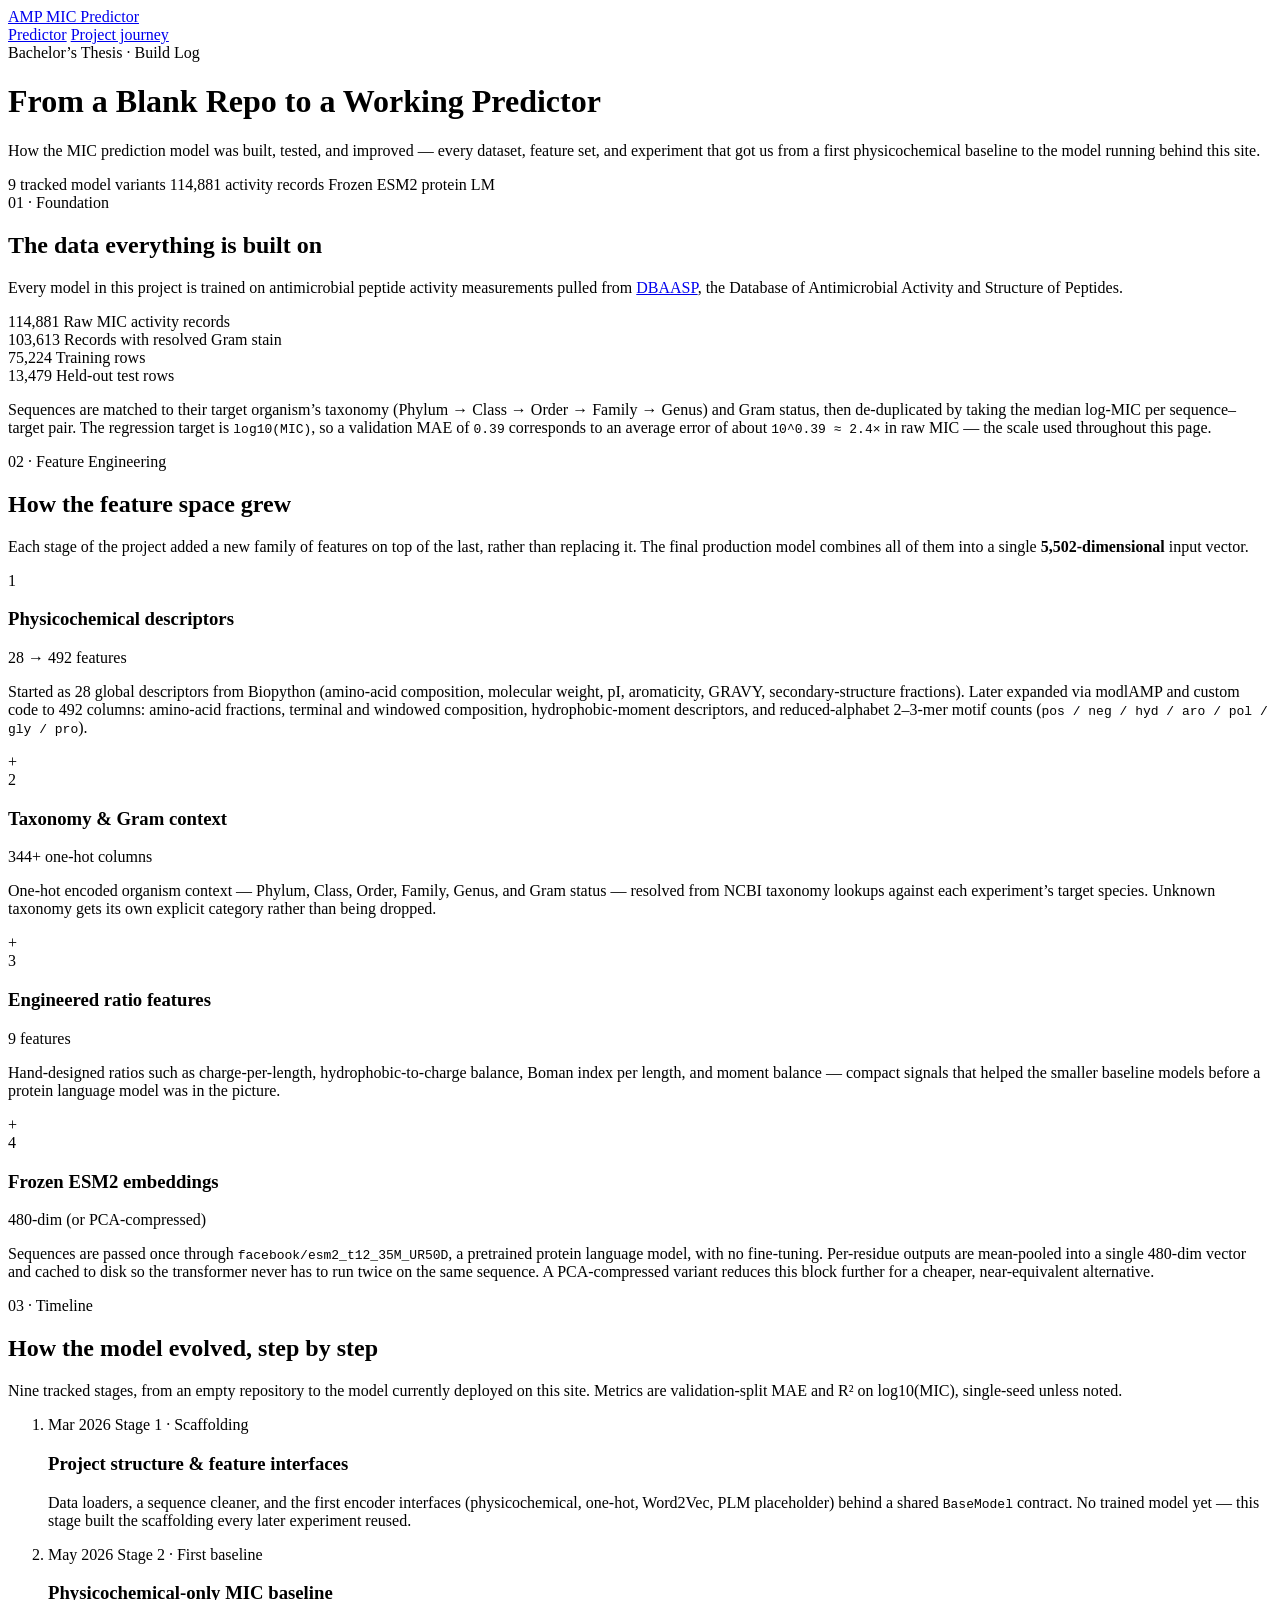
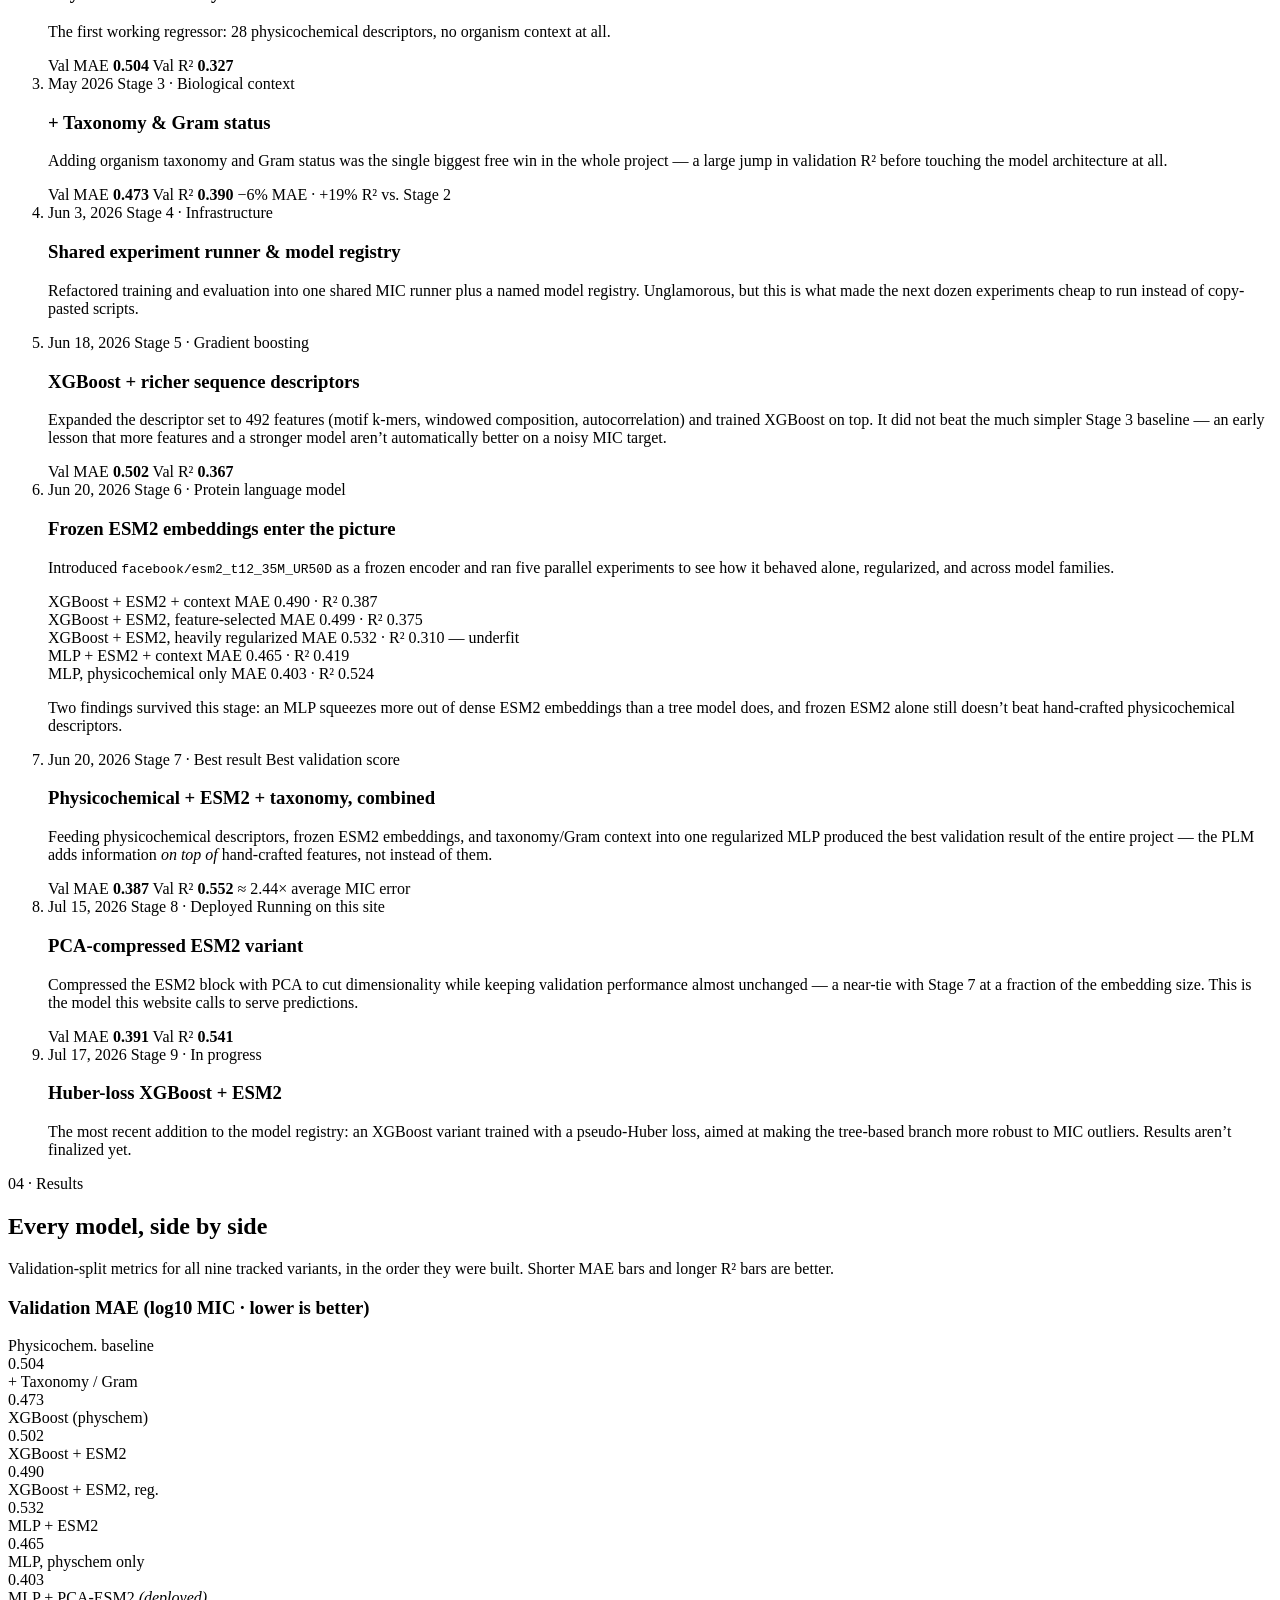
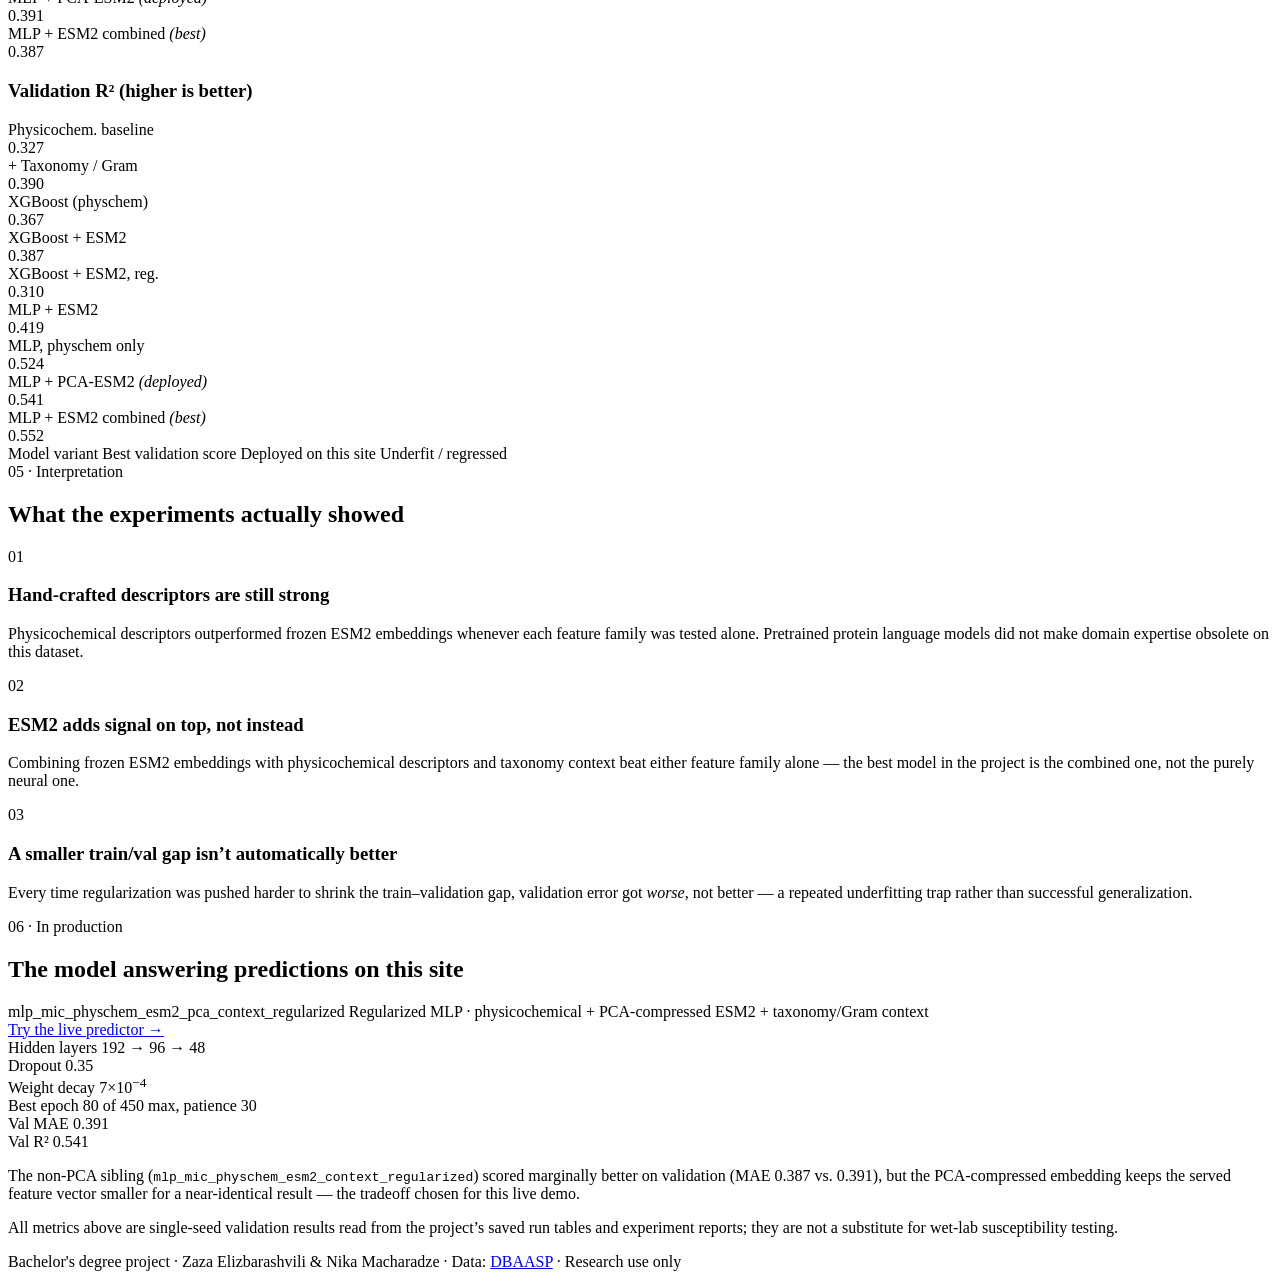
==== commit 1e73df1d: "Merge remote-tracking branch 'origin/main'" ====
--- a/app/static/journey.html
+++ b/app/static/journey.html
@@ -172,7 +172,7 @@
         <span class="section-kicker">03 &middot; Timeline</span>
         <h2>How the model evolved, step by step</h2>
         <p>
-          Ten tracked stages, from an empty repository to the model
+          Nine tracked stages, from an empty repository to the model
           currently deployed on this site. Metrics are validation-split
           MAE and R&sup2; on log10(MIC), single-seed unless noted.
         </p>
@@ -382,47 +382,6 @@
             </p>
           </div>
         </li>
-
-        <li class="timeline-item">
-          <div class="timeline-marker"></div>
-          <div class="timeline-card">
-            <div class="timeline-meta">
-              <span class="timeline-date">Jul 19, 2026</span>
-              <span class="timeline-stage">Stage 10 &middot; Two-tower + uncertainty</span>
-            </div>
-            <h3>Two-tower deep model with calibrated confidence intervals</h3>
-            <p>
-              A new architecture rather than a bigger MLP: a <strong>peptide
-              tower</strong> (frozen <code>esm2_t33_650M_UR50D</code>, 14&times;
-              larger than the ESM2 model used earlier, followed by a
-              learnable Transformer encoder and attention pooling) combined
-              with an <strong>organism tower</strong> (an FT-Transformer over
-              species identity and numeric organism features). Trained on
-              ~106k aggregated pairs, split by k-mer Jaccard clustering to
-              keep near-duplicate sequences out of the test set. For the
-              first time, the model outputs a calibrated 90% confidence
-              interval alongside each point prediction, via one of two
-              interchangeable heads.
-            </p>
-            <div class="mini-compare">
-              <div class="mini-compare-row">
-                <span>Gaussian head (NLL loss)</span>
-                <span class="mini-compare-metric">MAE 0.576 &middot; Spearman 0.449 &middot; PICP 82.8%</span>
-              </div>
-              <div class="mini-compare-row">
-                <span>Quantile head (pinball loss)</span>
-                <span class="mini-compare-metric">MAE 0.555 &middot; Spearman 0.478 &middot; PICP 75.9%</span>
-              </div>
-            </div>
-            <p class="timeline-note">
-              Evaluated on a stricter, leakage-safe split than the random
-              validation split used by earlier stages, so these numbers
-              aren&rsquo;t directly comparable to the MAE/R&sup2; chart below
-              &mdash; see the dedicated section further down the page for the
-              full breakdown.
-            </p>
-          </div>
-        </li>
       </ol>
     </section>
 
@@ -640,122 +599,6 @@
           PCA-compressed embedding keeps the served feature vector smaller for
           a near-identical result &mdash; the tradeoff chosen for this live demo.
         </p>
-      </div>
-    </section>
-
-    <!-- ── Two-tower model ─────────────────────────────────── -->
-    <section class="journey-section">
-      <div class="section-head">
-        <span class="section-kicker">07 &middot; Latest experiment</span>
-        <h2>Two-tower model with calibrated confidence intervals</h2>
-        <p>
-          The newest addition to the registry swaps the single MLP for a
-          two-tower deep learning architecture and, for the first time,
-          reports a calibrated 90% confidence interval alongside every point
-          prediction &mdash; not just a single MIC estimate.
-        </p>
-      </div>
-
-      <div class="feature-stack">
-        <div class="feature-block">
-          <div class="feature-block-head">
-            <span class="feature-order">P</span>
-            <h3>Peptide tower</h3>
-            <span class="feature-count">Frozen ESM2-650M + Transformer</span>
-          </div>
-          <p>
-            Uppercased sequences pass through a frozen
-            <code>esm2_t33_650M_UR50D</code> protein language model
-            (14&times; larger than the 35M-parameter model used earlier in
-            the project) to get per-residue embeddings, then through a
-            learnable Transformer encoder with attention pooling.
-          </p>
-        </div>
-        <div class="feature-arrow" aria-hidden="true">+</div>
-        <div class="feature-block">
-          <div class="feature-block-head">
-            <span class="feature-order">O</span>
-            <h3>Organism tower</h3>
-            <span class="feature-count">FT-Transformer</span>
-          </div>
-          <p>
-            A Feature Tokenizer + Transformer jointly encodes species
-            identity and numeric organism-level features, replacing the
-            earlier one-hot taxonomy block with a learned representation.
-          </p>
-        </div>
-      </div>
-
-      <div class="info-card" style="margin-top: 1rem;">
-        <p>
-          Trained on ~106k aggregated (peptide, organism) pairs across 15
-          named species plus an &ldquo;other&rdquo; category, with replicate
-          measurements combined by geometric mean in log-space. The
-          train/test split uses <strong>k-mer Jaccard similarity
-          clustering</strong> to keep near-duplicate sequences out of the
-          test set &mdash; a stricter, leakage-safe split than the random
-          validation split used earlier in the project, so its numbers
-          aren&rsquo;t directly comparable to the MAE/R&sup2; chart above.
-        </p>
-      </div>
-
-      <div class="table-card" style="margin-top: 1.25rem;">
-        <table class="data-table">
-          <thead>
-            <tr>
-              <th>Metric (held-out test)</th>
-              <th>Gaussian head</th>
-              <th>Quantile head</th>
-            </tr>
-          </thead>
-          <tbody>
-            <tr><td>RMSE (log&#8321;&#8320; MIC)</td><td class="cell-best">0.753</td><td>0.744</td></tr>
-            <tr><td>MAE</td><td>0.576</td><td class="cell-best">0.555</td></tr>
-            <tr><td>Pearson r</td><td>0.455</td><td class="cell-best">0.493</td></tr>
-            <tr><td>Spearman &rho;</td><td>0.449</td><td class="cell-best">0.478</td></tr>
-            <tr><td>Within 2-fold</td><td>34.3%</td><td class="cell-best">37.8%</td></tr>
-            <tr><td>Within 4-fold</td><td>61.8%</td><td class="cell-best">65.1%</td></tr>
-            <tr><td>PICP (nominal 90%)</td><td class="cell-best">82.8%</td><td>75.9%</td></tr>
-            <tr><td>MPIW (interval width)</td><td>1.923</td><td class="cell-best">1.564</td></tr>
-          </tbody>
-        </table>
-      </div>
-
-      <div class="finding-grid" style="margin-top: 1.25rem;">
-        <div class="finding-card">
-          <span class="finding-number">A</span>
-          <h3>Quantile head wins on accuracy</h3>
-          <p>
-            The quantile head beats the Gaussian head on every
-            point-prediction metric and produces narrower 90% intervals
-            (1.56 vs. 1.92 log&#8321;&#8320; units), at the cost of
-            under-covering the nominal 90% target (75.9% vs. 82.8%). Both
-            heads support post-hoc split-conformal calibration to correct
-            this gap without retraining.
-          </p>
-        </div>
-        <div class="finding-card">
-          <span class="finding-number">B</span>
-          <h3>Organism biology still drives error</h3>
-          <p>
-            Gram-negative species (<em>P. aeruginosa</em>,
-            <em>A. baumannii</em>, <em>K. pneumoniae</em>) get the best
-            Spearman correlation (0.47&ndash;0.54), while the fungal
-            <em>C. albicans</em> is the weakest (0.24&ndash;0.28) &mdash; the
-            same pattern seen throughout the project.
-          </p>
-        </div>
-        <div class="finding-card">
-          <span class="finding-number">C</span>
-          <h3>D-peptides are the easiest group</h3>
-          <p>
-            D-amino acid peptides are predicted <em>better</em> than
-            standard L-peptides (Spearman 0.55&ndash;0.57 vs.
-            0.46&ndash;0.49), likely because they cluster in a distinct MIC
-            range; modified/X peptides remain the hardest group (Spearman
-            0.31&ndash;0.38).
-          </p>
-        </div>
       </div>
     </section>
 
